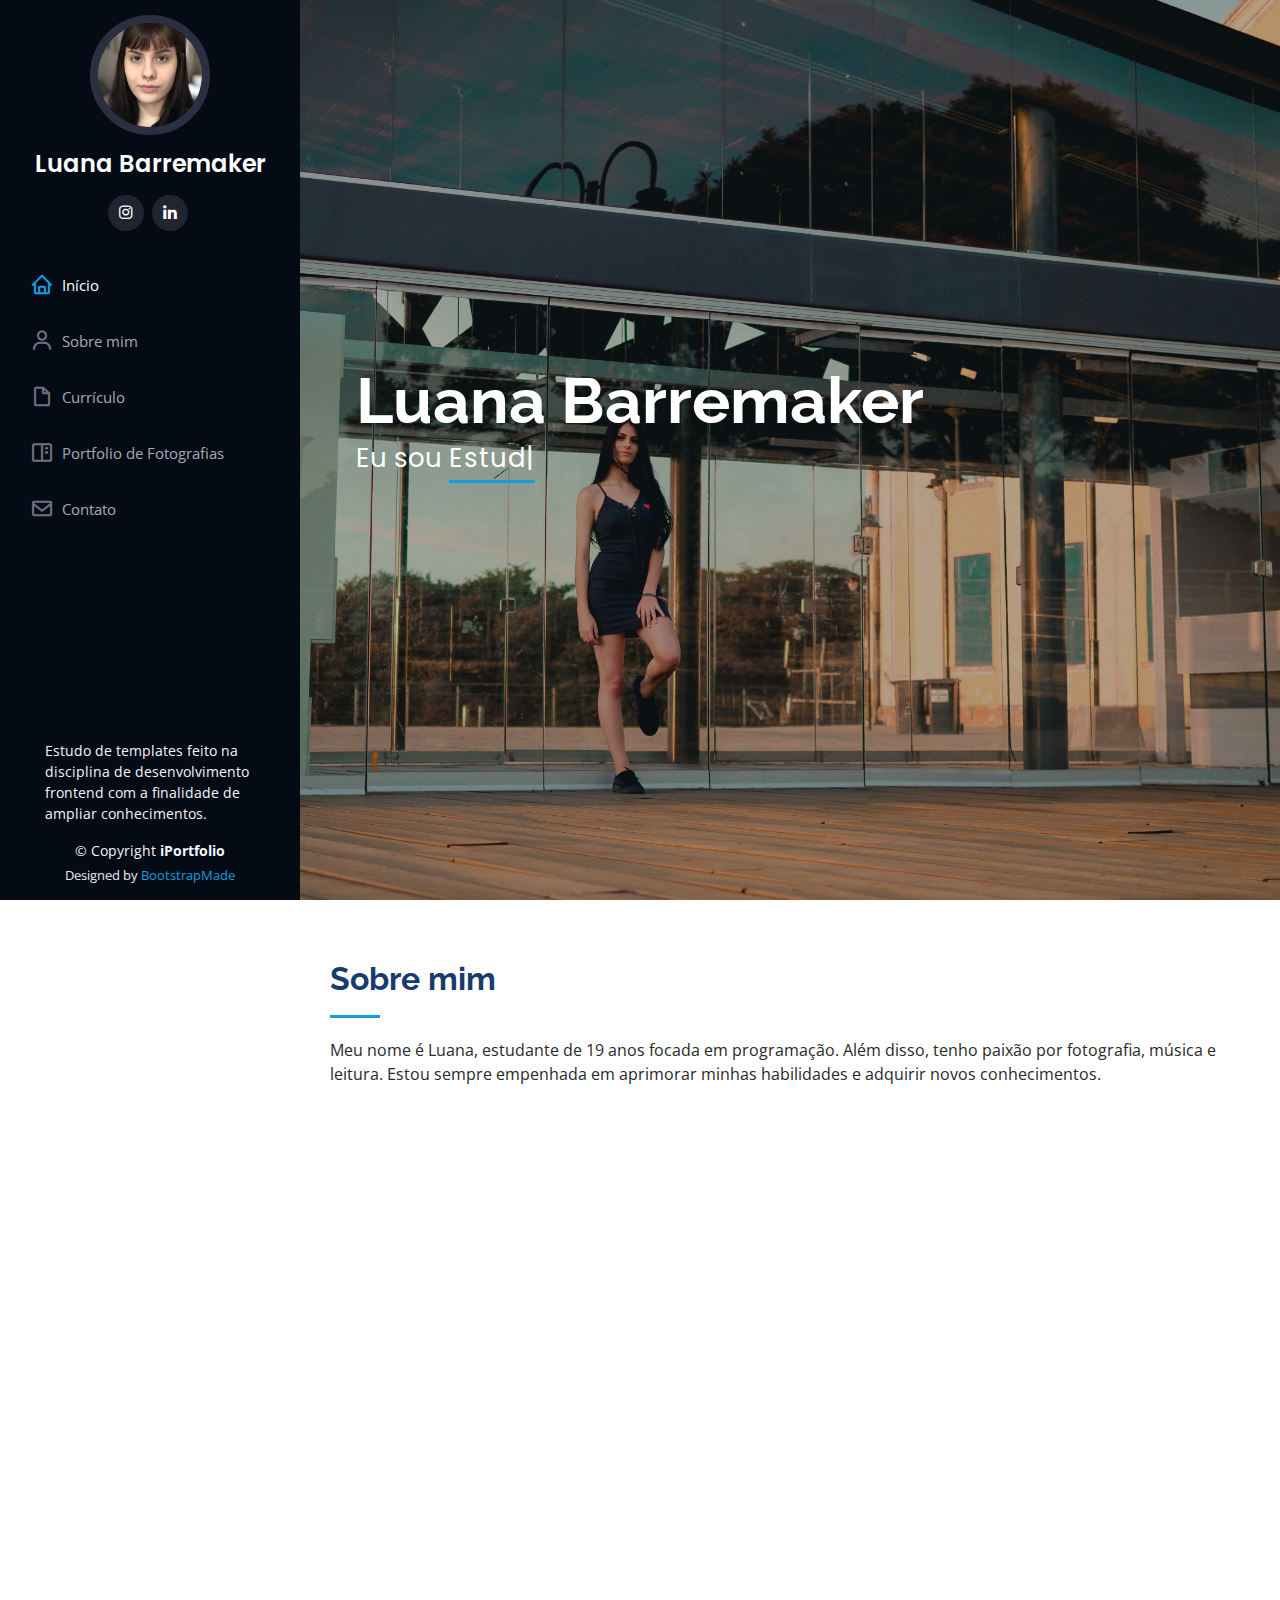
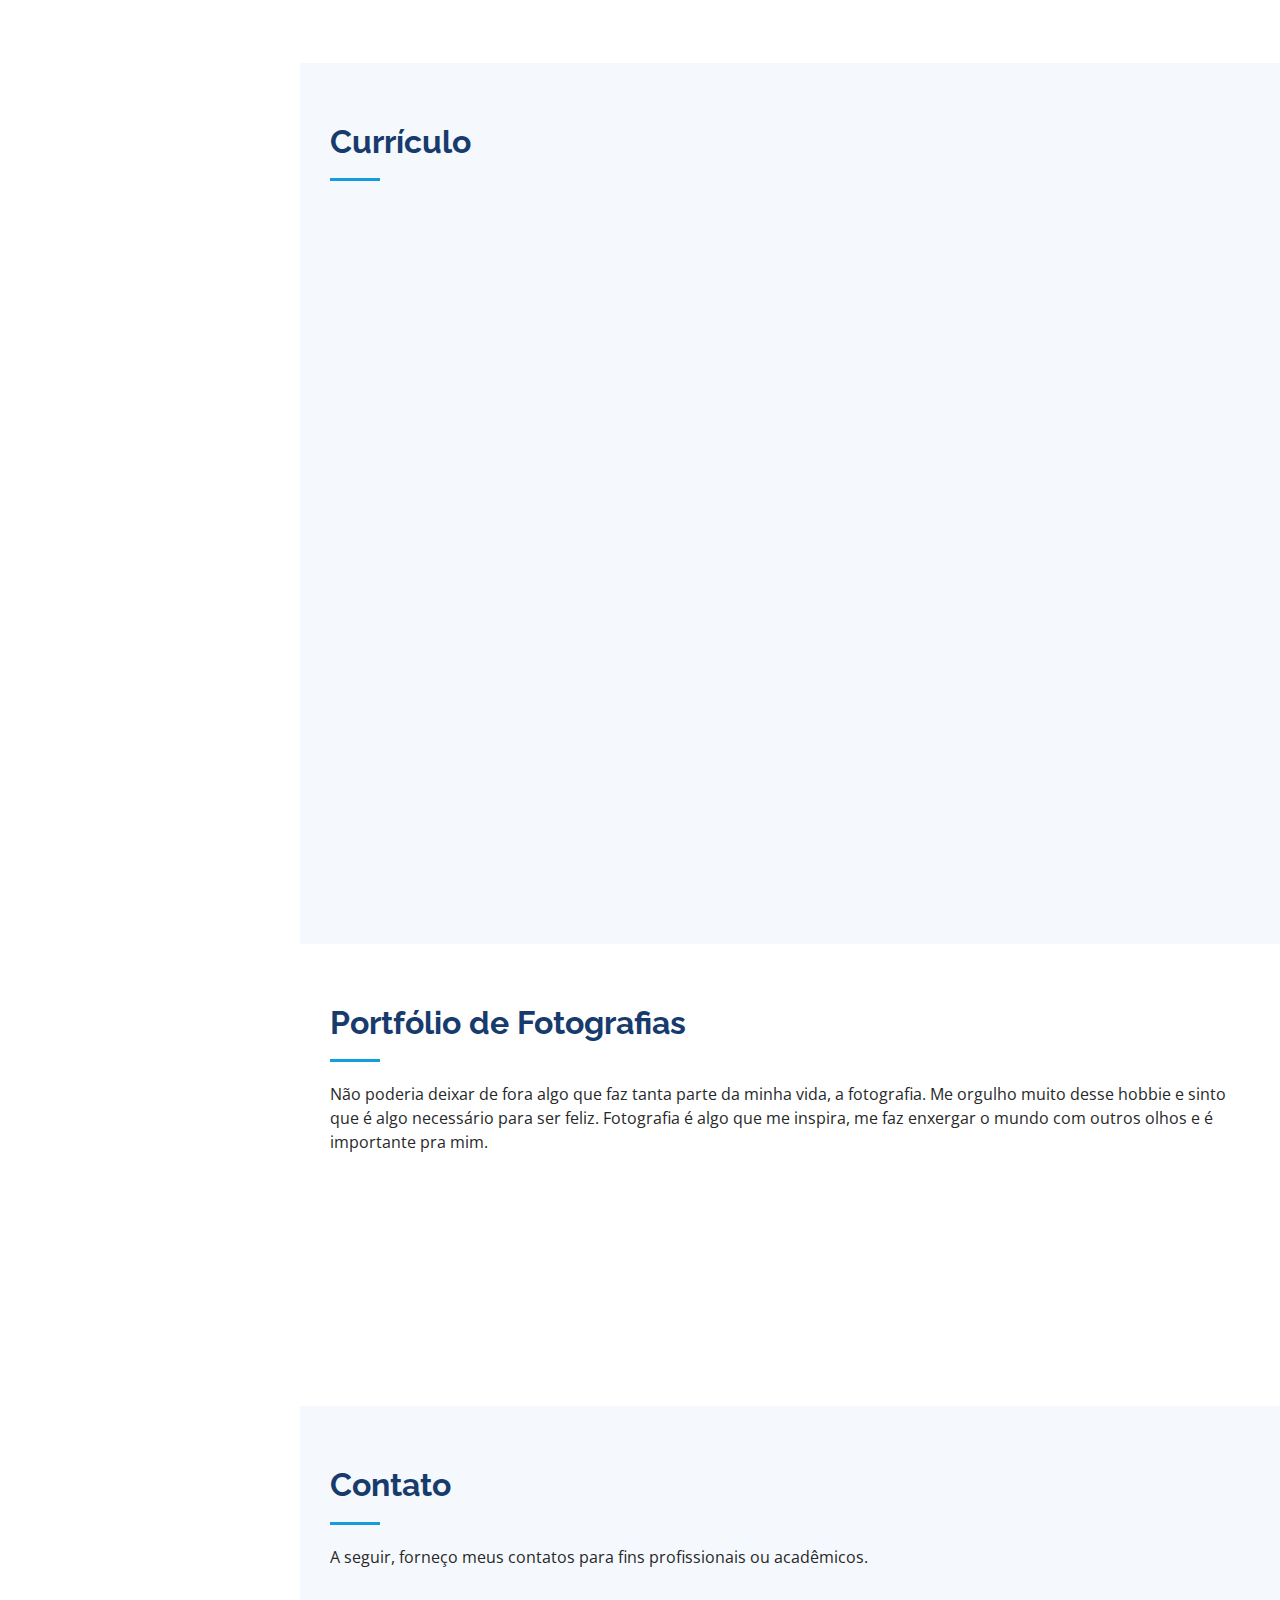
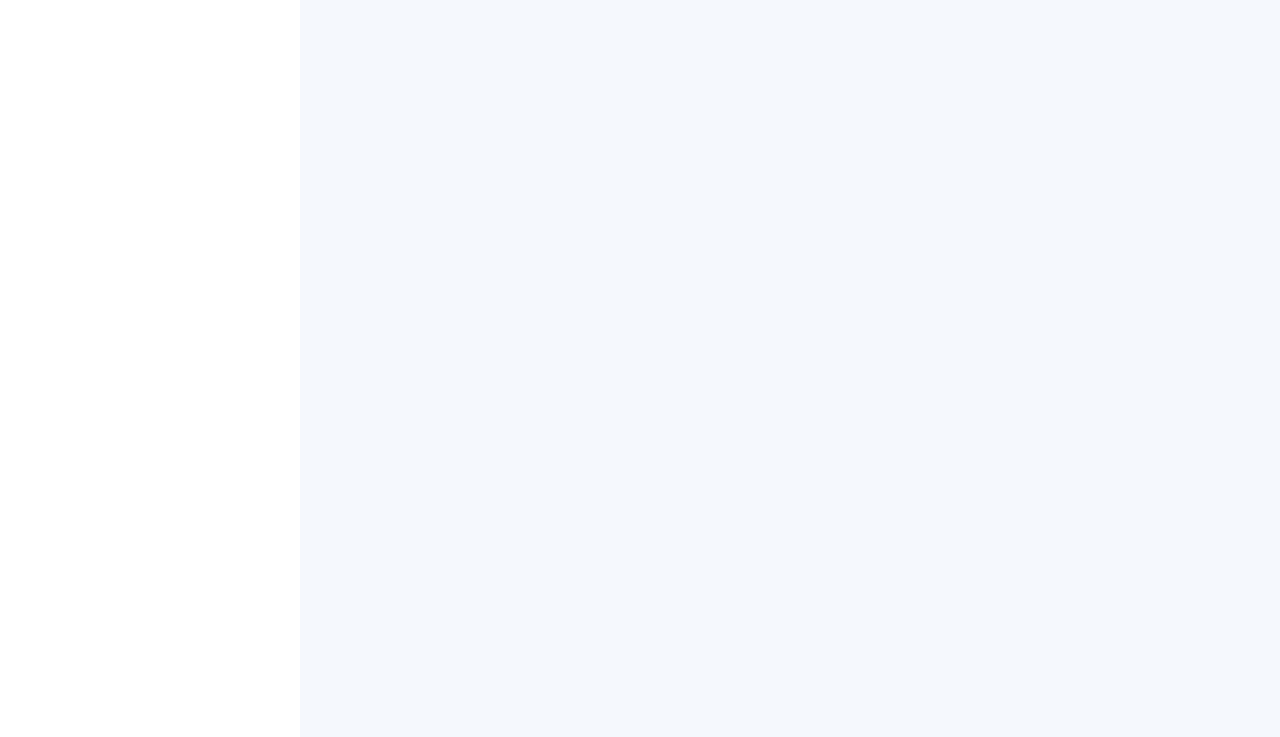
==== index.html @ 08abc58f "altercao pastas" ====
<!DOCTYPE html>
<html lang="pt-br">

<head>
  <meta charset="utf-8">
  <meta content="width=device-width, initial-scale=1.0" name="viewport">

  <title>Potifólio - Luana Barremaker</title>
  <meta content="" name="description">
  <meta content="" name="keywords">

  <!-- Favicons -->
  <link href="assets/img/favicon.png" rel="icon">
  <link href="assets/img/apple-touch-icon.png" rel="apple-touch-icon">

  <!-- Google Fonts -->
  <link href="https://fonts.googleapis.com/css?family=Open+Sans:300,300i,400,400i,600,600i,700,700i|Raleway:300,300i,400,400i,500,500i,600,600i,700,700i|Poppins:300,300i,400,400i,500,500i,600,600i,700,700i" rel="stylesheet">

  <!-- Vendor CSS Files -->
  <link href="assets/vendor/aos/aos.css" rel="stylesheet">
  <link href="assets/vendor/bootstrap/css/bootstrap.min.css" rel="stylesheet">
  <link href="assets/vendor/bootstrap-icons/bootstrap-icons.css" rel="stylesheet">
  <link href="assets/vendor/boxicons/css/boxicons.min.css" rel="stylesheet">
  <link href="assets/vendor/glightbox/css/glightbox.min.css" rel="stylesheet">
  <link href="assets/vendor/swiper/swiper-bundle.min.css" rel="stylesheet">

  <!-- Template Main CSS File -->
  <link href="assets/css/style.css" rel="stylesheet">

  <!-- =======================================================
  * Template Name: iPortfolio
  * Updated: Jan 29 2024 with Bootstrap v5.3.2
  * Template URL: https://bootstrapmade.com/iportfolio-bootstrap-portfolio-websites-template/
  * Author: BootstrapMade.com
  * License: https://bootstrapmade.com/license/
  ======================================================== -->
</head>

<body>

  <!-- ======= Mobile nav toggle button ======= -->
  <i class="bi bi-list mobile-nav-toggle d-xl-none"></i>

  <!-- ======= Header ======= -->
  <header id="header">
    <div class="d-flex flex-column">

      <div class="profile">
        <img src="assets/img/profile-img.jpg" alt="" class="img-fluid rounded-circle">
        <h1 class="text-light"><a href="index.html">Luana Barremaker</a></h1>
        <div class="social-links mt-3 text-center">
          <a href="https://www.instagram.com/llursch/" class="instagram" target="_blank"><i class="bx bxl-instagram"></i></a>
          <a href="https://www.linkedin.com/in/luana-barremaker-ruschel/" target="_blank" class="linkedin"><i class="bx bxl-linkedin"></i></a>
        </div>
      </div>

      <nav id="navbar" class="nav-menu navbar">
        <ul>
          <li><a href="#hero" class="nav-link scrollto active"><i class="bx bx-home"></i> <span>Início</span></a></li>
          <li><a href="#about" class="nav-link scrollto"><i class="bx bx-user"></i> <span>Sobre mim</span></a></li>
          <li><a href="#resume" class="nav-link scrollto"><i class="bx bx-file-blank"></i> <span>Currículo</span></a></li>
          <li><a href="#portfolio" class="nav-link scrollto"><i class="bx bx-book-content"></i> <span>Portfolio de Fotografias</span></a></li>
          <li><a href="#contact" class="nav-link scrollto"><i class="bx bx-envelope"></i> <span>Contato</span></a></li>
        </ul>
      </nav><!-- .nav-menu -->
    </div>
  </header><!-- End Header -->

  <!-- ======= Hero Section ======= -->
  <section id="hero" class="d-flex flex-column justify-content-center align-items-center">
    <div class="hero-container" data-aos="fade-in">
      <h1>Luana Barremaker</h1>
      <p>Eu sou <span class="typed" data-typed-items="Estudante de Engenharia de Software, Fotógrafa entusiasta, Jovem Aprendiz, Mãe de gatos"></span></p>
    </div>
  </section><!-- End Hero -->

  <main id="main">

    <!-- ======= About Section ======= -->
    <section id="about" class="about">
      <div class="container">

        <div class="section-title">
          <h2>Sobre mim</h2>
          <p>
            Meu nome é Luana, estudante de 19 anos focada em programação. Além disso, tenho paixão por fotografia, música e leitura. Estou sempre empenhada em aprimorar minhas habilidades e adquirir novos conhecimentos.
          </p>
        </div>

        <div class="row">
          <div class="col-lg-4" data-aos="fade-right">
            <img src="assets/img/profile-img.jpg" class="img-fluid" alt="">
          </div>
          <div class="col-lg-8 pt-4 pt-lg-0 content" data-aos="fade-left">
            <h3>Estudante de Engenharia de Software &amp; Fotógrafa Entusiasta</h3>
            <br><br>
            <div class="row">
              <div class="col-lg-6">
                <ul>
                  <li><i class="bi bi-chevron-right"></i> <strong>Aniversário:</strong> <span>10 Abril 2005</span></li>
                  <li><i class="bi bi-chevron-right"></i> <strong>Linkedin:</strong> <span> <a href="https://www.linkedin.com/in/luana-barremaker-ruschel/" target="_blank">clique aqui</a></span></li>
                  <li><i class="bi bi-chevron-right"></i> <strong>Telefone:</strong> <span>+55 (51) 99319-3996</span></li>
                  <li><i class="bi bi-chevron-right"></i> <strong>Cidade:</strong> <span>Alvorada, RS</span></li>
                </ul>
              </div>
              <div class="col-lg-6">
                <ul>
                  <li><i class="bi bi-chevron-right"></i> <strong>Idade:</strong> <span>19</span></li>
                  <li><i class="bi bi-chevron-right"></i> <strong>Semestre:</strong> <span>Primeiro</span></li>
                  <li><i class="bi bi-chevron-right"></i> <strong>E-mail:</strong> <span>luanabruschel@gmail.com</span></li>
                  </ul>
              </div>
            </div>
            <p>
              Realizei minha transição para TI à 7 meses e sinto que aprendi muito nesse tempo. Fiz um primeiro período na faculdade SENAI de tecnologia, onde aprendi o básico sobre Linux Ubuntu, Programação básica com C++ e Banco de Dados com MySQL. Agora, em engenharia de software na Descomplica, estou aprendendo bastante sobre JavaScript, HTML, CSS, o framework Bootstrap e UX voltado para gestão de projetos. Fico feliz em olhar para trás e ver meu progresso, também reconheço que ainda tenho muito a aprender, e estou ansiosa por isso.
            </p>
          </div>
        </div>

      </div>
    </section><!-- End About Section -->


    <!-- ======= Skills Section ======= 
    <section id="skills" class="skills section-bg">
      <div class="container">

        <div class="section-title">
          <h2>Skills</h2>
          <p>Magnam dolores commodi suscipit. Necessitatibus eius consequatur ex aliquid fuga eum quidem. Sit sint consectetur velit. Quisquam quos quisquam cupiditate. Et nemo qui impedit suscipit alias ea. Quia fugiat sit in iste officiis commodi quidem hic quas.</p>
        </div>

        <div class="row skills-content">

          <div class="col-lg-6" data-aos="fade-up">

            <div class="progress">
              <span class="skill">HTML <i class="val">100%</i></span>
              <div class="progress-bar-wrap">
                <div class="progress-bar" role="progressbar" aria-valuenow="100" aria-valuemin="0" aria-valuemax="100"></div>
              </div>
            </div>

            <div class="progress">
              <span class="skill">CSS <i class="val">90%</i></span>
              <div class="progress-bar-wrap">
                <div class="progress-bar" role="progressbar" aria-valuenow="90" aria-valuemin="0" aria-valuemax="100"></div>
              </div>
            </div>

            <div class="progress">
              <span class="skill">JavaScript <i class="val">75%</i></span>
              <div class="progress-bar-wrap">
                <div class="progress-bar" role="progressbar" aria-valuenow="75" aria-valuemin="0" aria-valuemax="100"></div>
              </div>
            </div>

          </div>

          <div class="col-lg-6" data-aos="fade-up" data-aos-delay="100">

            <div class="progress">
              <span class="skill">PHP <i class="val">80%</i></span>
              <div class="progress-bar-wrap">
                <div class="progress-bar" role="progressbar" aria-valuenow="80" aria-valuemin="0" aria-valuemax="100"></div>
              </div>
            </div>

            <div class="progress">
              <span class="skill">WordPress/CMS <i class="val">90%</i></span>
              <div class="progress-bar-wrap">
                <div class="progress-bar" role="progressbar" aria-valuenow="90" aria-valuemin="0" aria-valuemax="100"></div>
              </div>
            </div>

            <div class="progress">
              <span class="skill">Photoshop <i class="val">55%</i></span>
              <div class="progress-bar-wrap">
                <div class="progress-bar" role="progressbar" aria-valuenow="55" aria-valuemin="0" aria-valuemax="100"></div>
              </div>
            </div>

          </div>

        </div>

      </div>
    </section> End Skills Section -->

    <!-- ======= Resume Section ======= -->
    <section id="resume" class="resume section-bg">
      <div class="container">

        <div class="section-title">
          <h2>Currículo</h2>
        </div>

        <div class="row">
          <div class="col-lg-6" data-aos="fade-up">
            <h3 class="resume-title">Sumário</h3>
            <div class="resume-item pb-0">
              <h4>Luana Barremaker</h4>
              <p><em>Engenheira de Software em formação, atualmente no primeiro semestre.</em></p>
              <ul>
                <li>Alvorada, RS</li>
                <li>(51) 99319-3996</li>
                <li>luanabruschel@gmail.com</li>
              </ul>
            </div>

            <h3 class="resume-title">Formação Acadêmica</h3>
            <div class="resume-item">
              <h4>Técnico em Administração</h4>
              <h5>2021 - 2022</h5>
              <p><em>QI Faculdade e Escola Técnica</em></p>
            </div>
            <div class="resume-item">
              <h4>Ensino Médio</h4>
              <h5>2020 - 2023</h5>
              <p><em>EEEM Professor Júlio Grau</em></p>
              <p>Fiz parte da comissão de formatura no último ano, o que me exigiu muita organização, coordenação e responsabilidade.</p>
            </div>
          </div>
          <div class="col-lg-6" data-aos="fade-up" data-aos-delay="100">
            <h3 class="resume-title">Experiência Profissional</h3>
            <div class="resume-item">
              <h4>Estagiária Administrativa</h4>
              <h5>2022 - 2022</h5>
              <p><em>SES - Hospital Psiquiátrico São Pedro, Porto Alegre RS</em></p>
              <ul>
                <li>Principais atividades: Controle de planilhas de funcionários, realização de demandas
                  trabalhistas (reunindo documentação, formulários, etc), organização da documentação dos
                  terceirizados, envio de emails às empresas, digitalização de documentos, entre outras
                  atividades.</li>
            
              </ul>
            </div>
            <div class="resume-item">
              <h4>Jovem Aprendiz</h4>
              <h5>2023 - atual momento</h5>
              <p><em>Contato Seguro, Porto Alegre RS</em></p>
              <ul>
                <li>Auxílio na revisão de planilhas e parametrização de clientes no sistema da empresa, além de projetos internos incluindo manuais de processo e apoio com formulários SalesForce.</li>
                
              </ul>
            </div>
          </div>
        </div>

      </div>
    </section><!-- End Resume Section -->

    <!-- ======= Portfolio Section ======= -->
    <section id="portfolio" class="portfolio">
      <div class="container">

        <div class="section-title">
          <h2>Portfólio de Fotografias</h2>
          <p>Não poderia deixar de fora algo que faz tanta parte da minha vida, a fotografia. Me orgulho muito desse hobbie e sinto que é algo necessário para 
            ser feliz. Fotografia é algo que me inspira, me faz enxergar o mundo com outros olhos e é importante pra mim.
          </p>
        </div>

        <div class="row portfolio-container" data-aos="fade-up" data-aos-delay="100">

          <div class="col-lg-4 col-md-6 portfolio-item filter-app">
            <div class="portfolio-wrap">
              <img src="assets/img/portfolio/portfolio-1.jpg" class="img-fluid" alt="">
              <div class="portfolio-links">
                <a href="assets/img/portfolio/portfolio-1.jpg" data-gallery="portfolioGallery" class="portfolio-lightbox" ><i class="bx bx-plus"></i></a>
                <a href="https://www.instagram.com/luaclics/?next=%2F" target="_blank" title="Instagram"><i class="bx bx-link"></i></a>
              </div>
            </div>
          </div>

          <div class="col-lg-4 col-md-6 portfolio-item filter-web">
            <div class="portfolio-wrap">
              <img src="assets/img/portfolio/portfolio-2.jpg" class="img-fluid" alt="">
              <div class="portfolio-links">
                <a href="assets/img/portfolio/portfolio-2.jpg" data-gallery="portfolioGallery" class="portfolio-lightbox"><i class="bx bx-plus"></i></a>
                <a href="https://www.instagram.com/luaclics/?next=%2F" target="_blank" title="Instagram"><i class="bx bx-link"></i></a>
              </div>
            </div>
          </div>

          <div class="col-lg-4 col-md-6 portfolio-item filter-app">
            <div class="portfolio-wrap">
              <img src="assets/img/portfolio/portfolio-3.jpg" class="img-fluid" alt="">
              <div class="portfolio-links">
                <a href="assets/img/portfolio/portfolio-3.jpg" data-gallery="portfolioGallery" class="portfolio-lightbox"><i class="bx bx-plus"></i></a>
                <a href="https://www.instagram.com/luaclics/?next=%2F" target="_blank" title="Instagram"><i class="bx bx-link"></i></a>
              </div>
            </div>
          </div>

          <div class="col-lg-4 col-md-6 portfolio-item filter-card">
            <div class="portfolio-wrap">
              <img src="assets/img/portfolio/portfolio-4.jpg" class="img-fluid" alt="">
              <div class="portfolio-links">
                <a href="assets/img/portfolio/portfolio-4.jpg" data-gallery="portfolioGallery" class="portfolio-lightbox"><i class="bx bx-plus"></i></a>
                <a href="https://www.instagram.com/luaclics/?next=%2F" target="_blank" title="Instagram"><i class="bx bx-link"></i></a>
              </div>
            </div>
          </div>

          <div class="col-lg-4 col-md-6 portfolio-item filter-web">
            <div class="portfolio-wrap">
              <img src="assets/img/portfolio/portfolio-5.jpg" class="img-fluid" alt="">
              <div class="portfolio-links">
                <a href="assets/img/portfolio/portfolio-5.jpg" data-gallery="portfolioGallery" class="portfolio-lightbox"><i class="bx bx-plus"></i></a>
                <a href="https://www.instagram.com/luaclics/?next=%2F" title="Instagram"><i class="bx bx-link"></i></a>
              </div>
            </div>
          </div>

          <div class="col-lg-4 col-md-6 portfolio-item filter-app">
            <div class="portfolio-wrap">
              <img src="assets/img/portfolio/portfolio-6.jpg" class="img-fluid" alt="">
              <div class="portfolio-links">
                <a href="assets/img/portfolio/portfolio-6.jpg" data-gallery="portfolioGallery" class="portfolio-lightbox"><i class="bx bx-plus"></i></a>
                <a href="https://www.instagram.com/luaclics/?next=%2F" target="_blank" title="Instagram"><i class="bx bx-link"></i></a>
              </div>
            </div>
          </div>

          <div class="col-lg-4 col-md-6 portfolio-item filter-card">
            <div class="portfolio-wrap">
              <img src="assets/img/portfolio/portfolio-7.jpg" class="img-fluid" alt="">
              <div class="portfolio-links">
                <a href="assets/img/portfolio/portfolio-7.jpg" data-gallery="portfolioGallery" class="portfolio-lightbox"><i class="bx bx-plus"></i></a>
                <a href="https://www.instagram.com/luaclics/?next=%2F" target="_blank" title="Instagram"><i class="bx bx-link"></i></a>
              </div>
            </div>
          </div>

          <div class="col-lg-4 col-md-6 portfolio-item filter-card">
            <div class="portfolio-wrap">
              <img src="assets/img/portfolio/portfolio-8.jpg" class="img-fluid" alt="">
              <div class="portfolio-links">
                <a href="assets/img/portfolio/portfolio-8.jpg" data-gallery="portfolioGallery" class="portfolio-lightbox"><i class="bx bx-plus"></i></a>
                <a href="https://www.instagram.com/luaclics/?next=%2F"target="_blank"  title="Instagram"><i class="bx bx-link"></i></a>
              </div>
            </div>
          </div>

          <div class="col-lg-4 col-md-6 portfolio-item filter-web">
            <div class="portfolio-wrap">
              <img src="assets/img/portfolio/portfolio-9.jpg" class="img-fluid" alt="">
              <div class="portfolio-links">
                <a href="assets/img/portfolio/portfolio-9.jpg" data-gallery="portfolioGallery" class="portfolio-lightbox" ><i class="bx bx-plus"></i></a>
                <a href="https://www.instagram.com/luaclics/?next=%2F" target="_blank" title="Instagram"><i class="bx bx-link"></i></a>
              </div>
            </div>
          </div>

        </div>

      </div>
    </section><!-- End Portfolio Section -->

    <!-- ======= Contact Section ======= -->
    <section id="contact" class="contact section-bg">
      <div class="container">

        <div class="section-title">
          <h2>Contato</h2>
          <p>A seguir, forneço meus contatos para fins profissionais ou acadêmicos.</p>
        </div>

        <div class="row" data-aos="fade-in">

          <div class="col-lg-12 d-flex align-items-stretch">
            <div class="info">
              <div class="address">
                <i class="bi bi-geo-alt"></i>
                <h4>Localização:</h4>
                <p>Alvorada, RS</p>
              </div>

              <div class="email">
                <i class="bi bi-envelope"></i>
                <h4>Email:</h4>
                <p>luanabruschel@gmail.com</p>
              </div>

              <div class="phone">
                <i class="bi bi-phone"></i>
                <h4>Telefone:</h4>
                <p>(51) 99319-3996</p>
              </div>

              <iframe src="https://www.google.com/maps/embed?pb=!1m18!1m12!1m3!1d110564.64396317581!2d-51.021349600000036!3d-30.003989049999998!2m3!1f0!2f0!3f0!3m2!1i1024!2i768!4f13.1!3m3!1m2!1s0x951975573f9a6fb7%3A0x6bb6803ccbc50629!2sAlvorada%20-%20RS!5e0!3m2!1spt-PT!2sbr!4v1710022626380!5m2!1spt-PT!2sbr" frameborder="0" style="border:0; width: 100%; height: 290px;" allowfullscreen></iframe>
            </div>

          </div>

        </div>

      </div>
    </section><!-- End Contact Section -->

  </main><!-- End #main -->

  <!-- ======= Footer ======= -->
  <footer id="footer">
    <div class="container">
      <p>
        Estudo de templates feito na disciplina de desenvolvimento frontend com a finalidade de ampliar conhecimentos.
      </p>
      <div class="copyright">
        &copy; Copyright <strong><span>iPortfolio</span></strong>
      </div>
      <div class="credits">
        <!-- All the links in the footer should remain intact. -->
        <!-- You can delete the links only if you purchased the pro version. -->
        <!-- Licensing information: https://bootstrapmade.com/license/ -->
        <!-- Purchase the pro version with working PHP/AJAX contact form: https://bootstrapmade.com/iportfolio-bootstrap-portfolio-websites-template/ -->
        Designed by <a href="https://bootstrapmade.com/">BootstrapMade</a>
      </div>
    </div>
  </footer><!-- End  Footer -->

  <a href="#" class="back-to-top d-flex align-items-center justify-content-center"><i class="bi bi-arrow-up-short"></i></a>

  <!-- Vendor JS Files -->
  <script src="assets/vendor/purecounter/purecounter_vanilla.js"></script>
  <script src="assets/vendor/aos/aos.js"></script>
  <script src="assets/vendor/bootstrap/js/bootstrap.bundle.min.js"></script>
  <script src="assets/vendor/glightbox/js/glightbox.min.js"></script>
  <script src="assets/vendor/isotope-layout/isotope.pkgd.min.js"></script>
  <script src="assets/vendor/swiper/swiper-bundle.min.js"></script>
  <script src="assets/vendor/typed.js/typed.umd.js"></script>
  <script src="assets/vendor/waypoints/noframework.waypoints.js"></script>
  <script src="assets/vendor/php-email-form/validate.js"></script>

  <!-- Template Main JS File -->
  <script src="assets/js/main.js"></script>

</body>

</html>
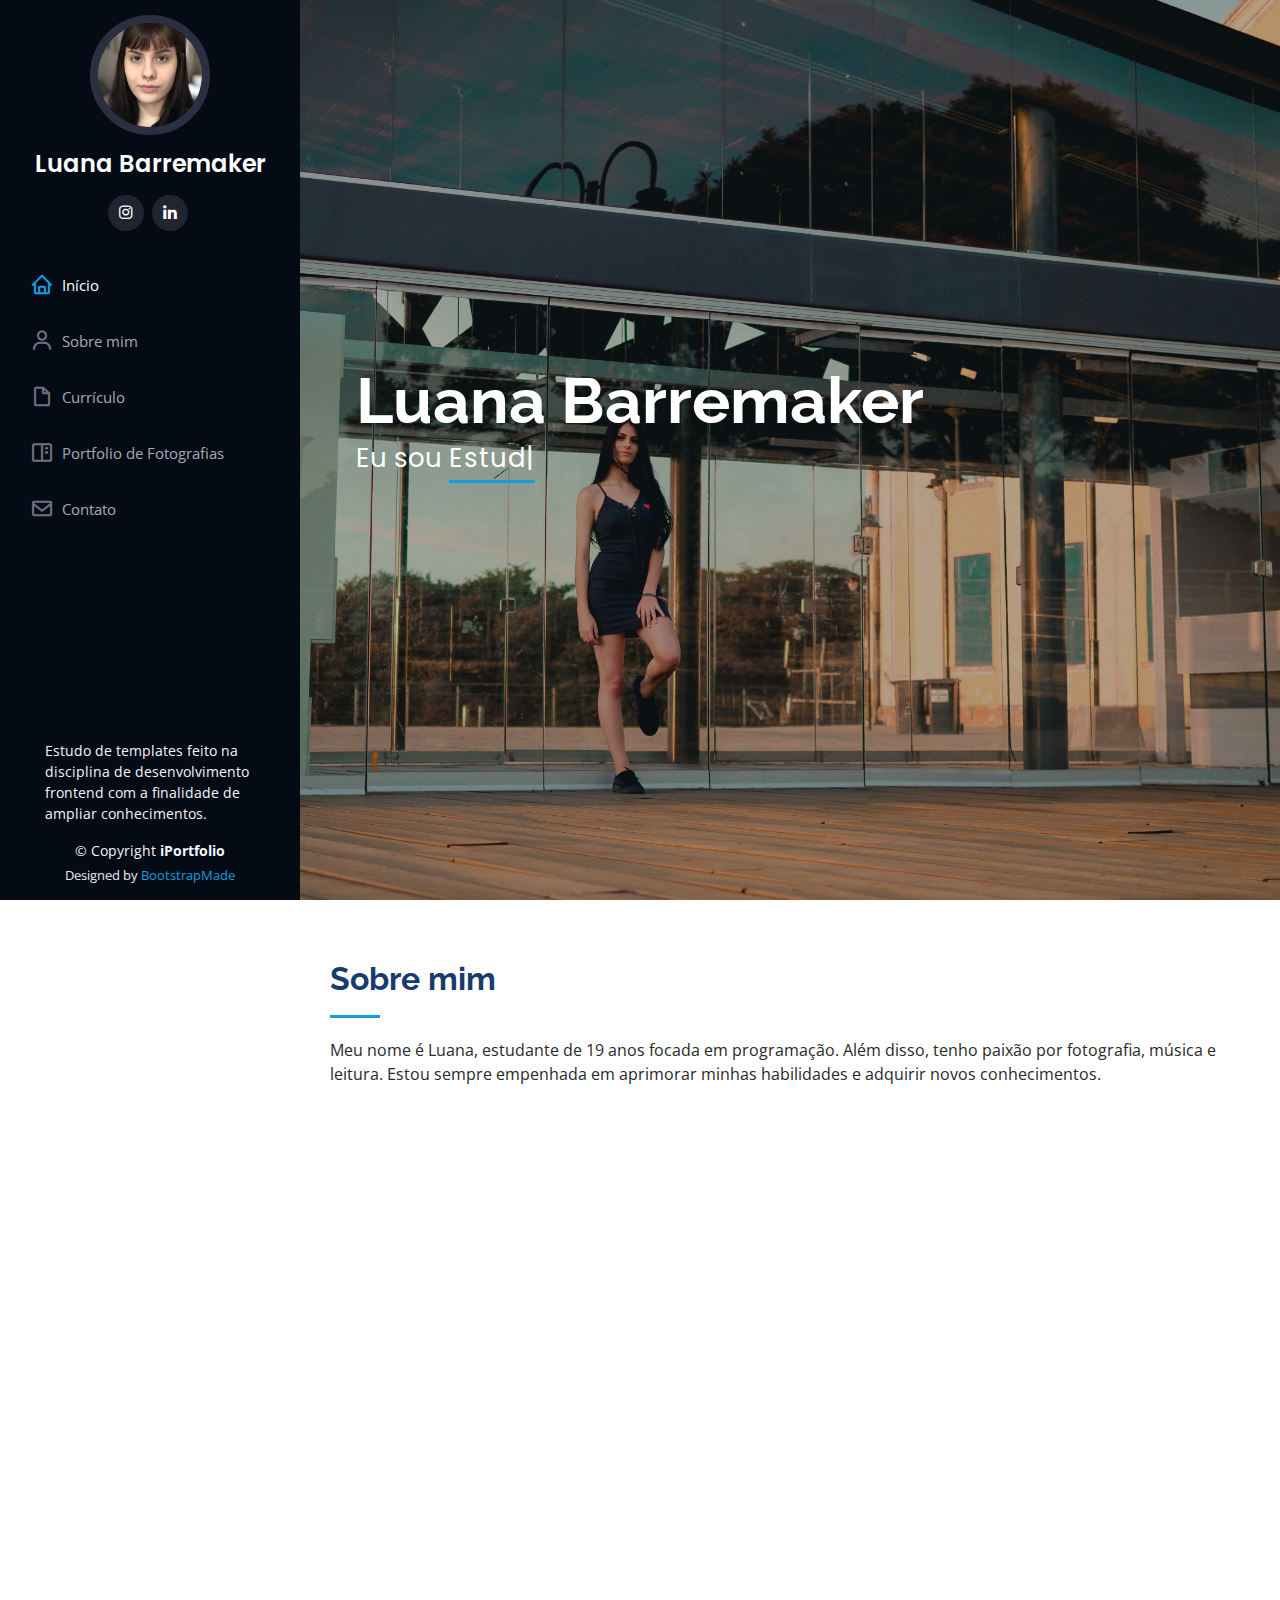
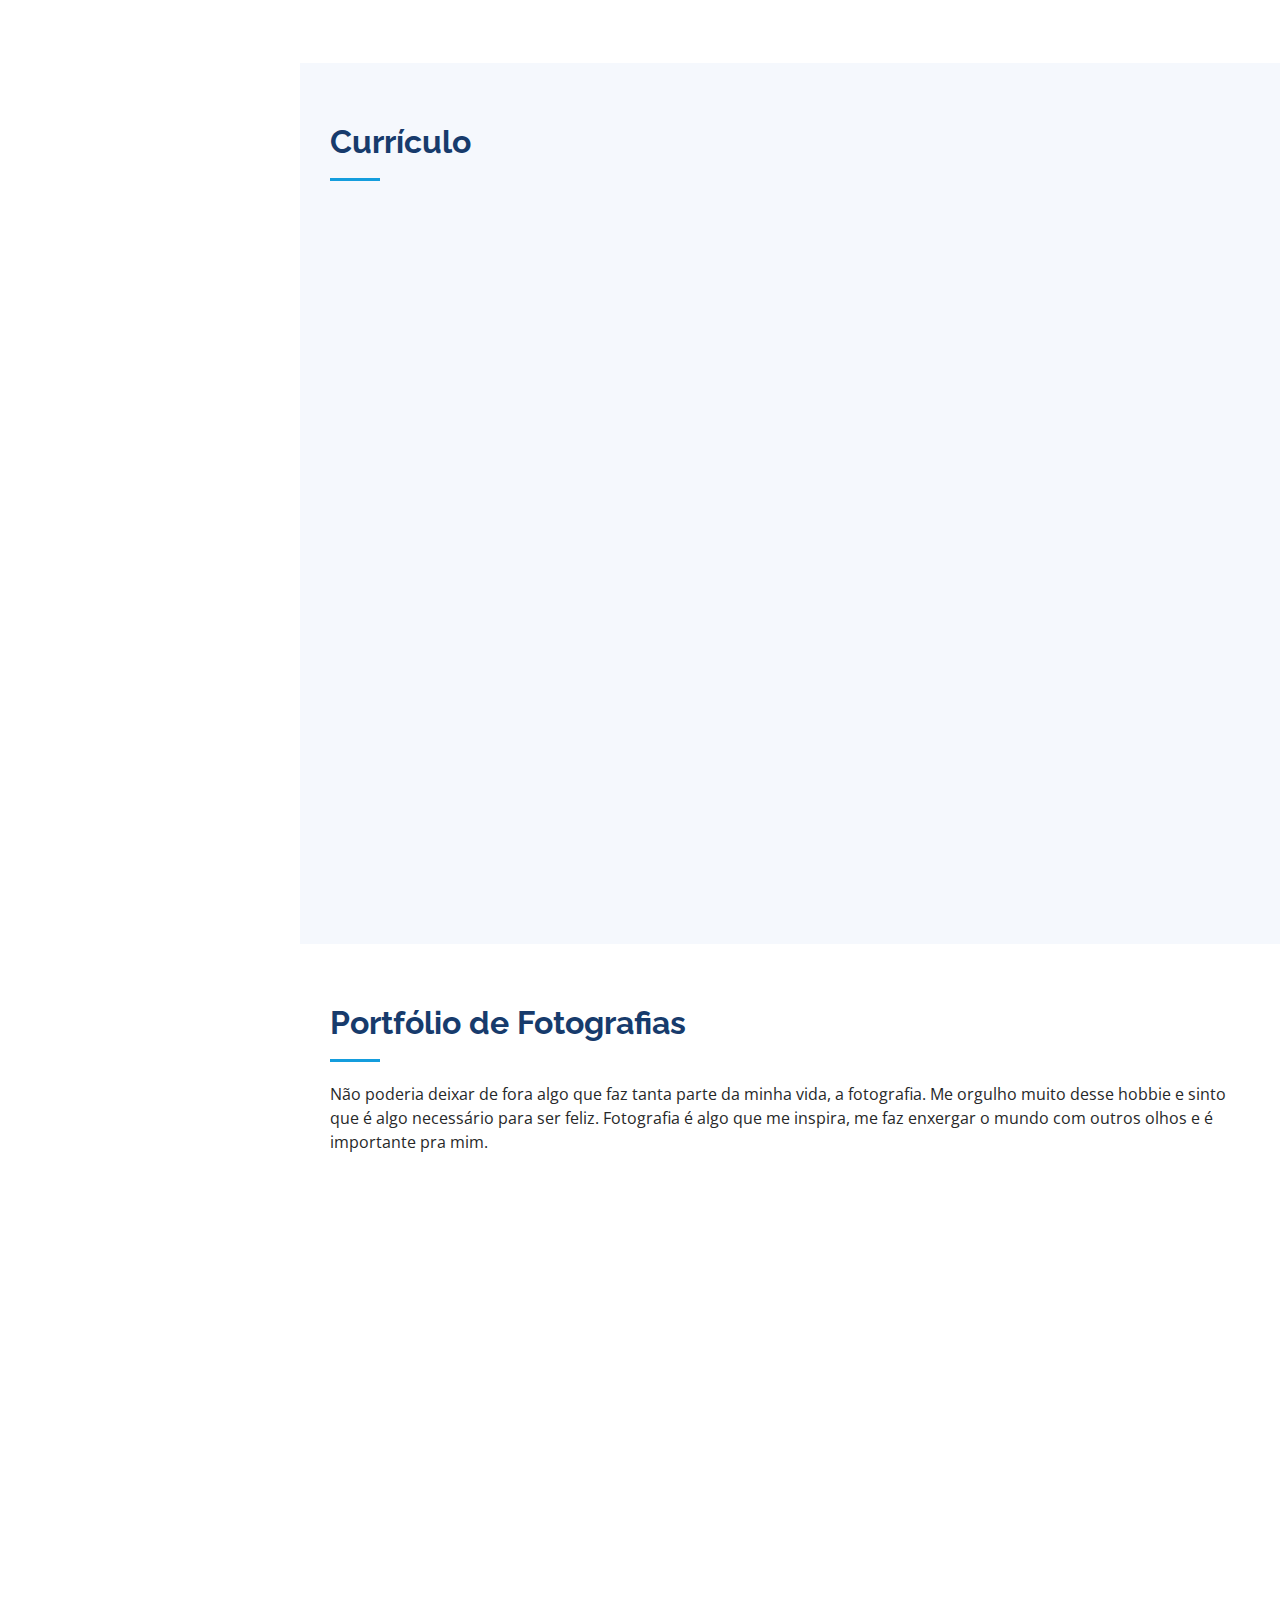
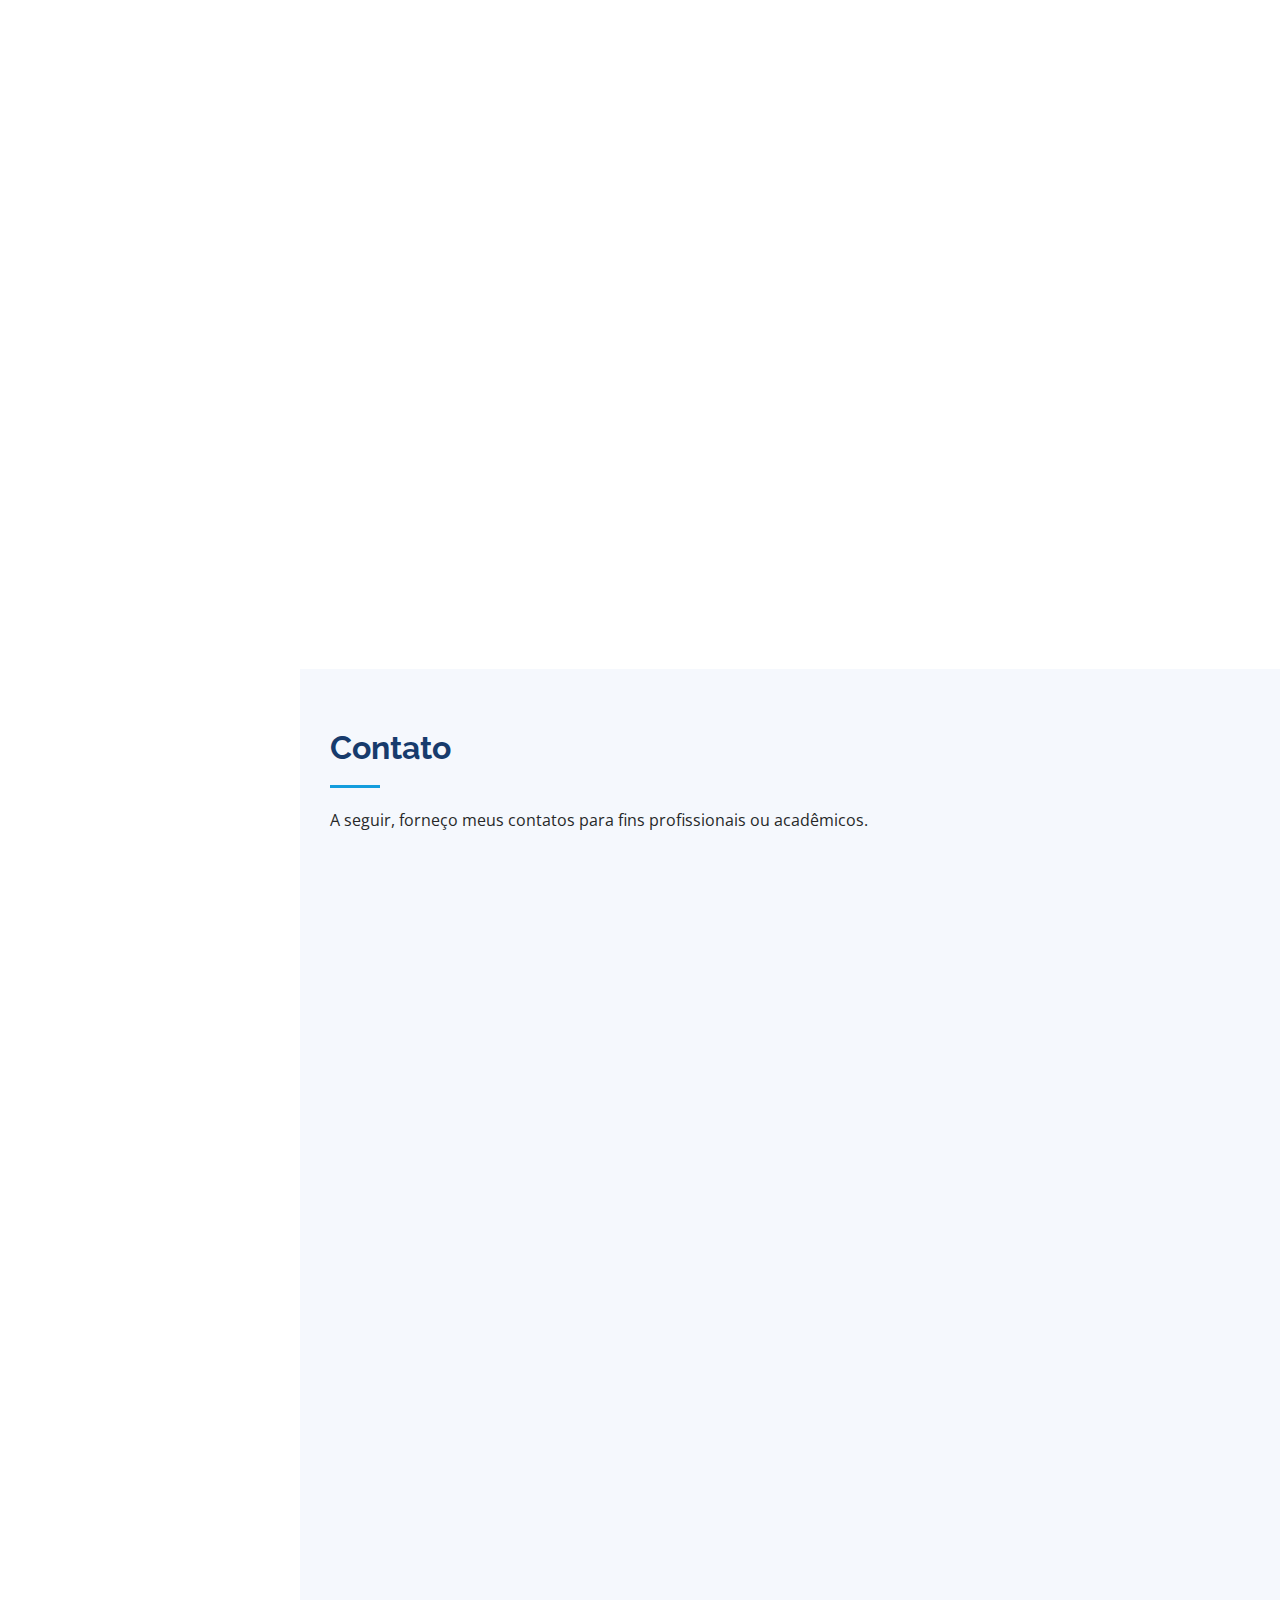
==== commit 0b4dce03: "atualizacao de imagens" ====
--- a/index.html
+++ b/index.html
@@ -265,9 +265,9 @@
 
           <div class="col-lg-4 col-md-6 portfolio-item filter-app">
             <div class="portfolio-wrap">
-              <img src="assets/img/portfolio/portfolio-1.jpg" class="img-fluid" alt="">
-              <div class="portfolio-links">
-                <a href="assets/img/portfolio/portfolio-1.jpg" data-gallery="portfolioGallery" class="portfolio-lightbox" ><i class="bx bx-plus"></i></a>
+              <img src="./assets/img/portfolio/portfolio-1.JPG" class="img-fluid" alt="">
+              <div class="portfolio-links">
+                <a href="./assets/img/portfolio/portfolio-1.JPG" data-gallery="portfolioGallery" class="portfolio-lightbox" ><i class="bx bx-plus"></i></a>
                 <a href="https://www.instagram.com/luaclics/?next=%2F" target="_blank" title="Instagram"><i class="bx bx-link"></i></a>
               </div>
             </div>
@@ -275,9 +275,9 @@
 
           <div class="col-lg-4 col-md-6 portfolio-item filter-web">
             <div class="portfolio-wrap">
-              <img src="assets/img/portfolio/portfolio-2.jpg" class="img-fluid" alt="">
-              <div class="portfolio-links">
-                <a href="assets/img/portfolio/portfolio-2.jpg" data-gallery="portfolioGallery" class="portfolio-lightbox"><i class="bx bx-plus"></i></a>
+              <img src="./assets/img/portfolio/portfolio-2.JPG" class="img-fluid" alt="">
+              <div class="portfolio-links">
+                <a href="./assets/img/portfolio/portfolio-2.JPG" data-gallery="portfolioGallery" class="portfolio-lightbox"><i class="bx bx-plus"></i></a>
                 <a href="https://www.instagram.com/luaclics/?next=%2F" target="_blank" title="Instagram"><i class="bx bx-link"></i></a>
               </div>
             </div>
@@ -285,9 +285,9 @@
 
           <div class="col-lg-4 col-md-6 portfolio-item filter-app">
             <div class="portfolio-wrap">
-              <img src="assets/img/portfolio/portfolio-3.jpg" class="img-fluid" alt="">
-              <div class="portfolio-links">
-                <a href="assets/img/portfolio/portfolio-3.jpg" data-gallery="portfolioGallery" class="portfolio-lightbox"><i class="bx bx-plus"></i></a>
+              <img src="./assets/img/portfolio/portfolio-3.JPG" class="img-fluid" alt="">
+              <div class="portfolio-links">
+                <a href="./assets/img/portfolio/portfolio-3.JPG" data-gallery="portfolioGallery" class="portfolio-lightbox"><i class="bx bx-plus"></i></a>
                 <a href="https://www.instagram.com/luaclics/?next=%2F" target="_blank" title="Instagram"><i class="bx bx-link"></i></a>
               </div>
             </div>
@@ -295,9 +295,9 @@
 
           <div class="col-lg-4 col-md-6 portfolio-item filter-card">
             <div class="portfolio-wrap">
-              <img src="assets/img/portfolio/portfolio-4.jpg" class="img-fluid" alt="">
-              <div class="portfolio-links">
-                <a href="assets/img/portfolio/portfolio-4.jpg" data-gallery="portfolioGallery" class="portfolio-lightbox"><i class="bx bx-plus"></i></a>
+              <img src="./assets/img/portfolio/portfolio-4.JPG" class="img-fluid" alt="">
+              <div class="portfolio-links">
+                <a href="assets/img/portfolio/portfolio-4.JPG" data-gallery="portfolioGallery" class="portfolio-lightbox"><i class="bx bx-plus"></i></a>
                 <a href="https://www.instagram.com/luaclics/?next=%2F" target="_blank" title="Instagram"><i class="bx bx-link"></i></a>
               </div>
             </div>
@@ -305,9 +305,9 @@
 
           <div class="col-lg-4 col-md-6 portfolio-item filter-web">
             <div class="portfolio-wrap">
-              <img src="assets/img/portfolio/portfolio-5.jpg" class="img-fluid" alt="">
-              <div class="portfolio-links">
-                <a href="assets/img/portfolio/portfolio-5.jpg" data-gallery="portfolioGallery" class="portfolio-lightbox"><i class="bx bx-plus"></i></a>
+              <img src="assets/img/portfolio/portfolio-5.JPG" class="img-fluid" alt="">
+              <div class="portfolio-links">
+                <a href="assets/img/portfolio/portfolio-5.JPG" data-gallery="portfolioGallery" class="portfolio-lightbox"><i class="bx bx-plus"></i></a>
                 <a href="https://www.instagram.com/luaclics/?next=%2F" title="Instagram"><i class="bx bx-link"></i></a>
               </div>
             </div>
@@ -315,9 +315,9 @@
 
           <div class="col-lg-4 col-md-6 portfolio-item filter-app">
             <div class="portfolio-wrap">
-              <img src="assets/img/portfolio/portfolio-6.jpg" class="img-fluid" alt="">
-              <div class="portfolio-links">
-                <a href="assets/img/portfolio/portfolio-6.jpg" data-gallery="portfolioGallery" class="portfolio-lightbox"><i class="bx bx-plus"></i></a>
+              <img src="assets/img/portfolio/portfolio-6.JPG" class="img-fluid" alt="">
+              <div class="portfolio-links">
+                <a href="assets/img/portfolio/portfolio-6.JPG" data-gallery="portfolioGallery" class="portfolio-lightbox"><i class="bx bx-plus"></i></a>
                 <a href="https://www.instagram.com/luaclics/?next=%2F" target="_blank" title="Instagram"><i class="bx bx-link"></i></a>
               </div>
             </div>
@@ -325,9 +325,9 @@
 
           <div class="col-lg-4 col-md-6 portfolio-item filter-card">
             <div class="portfolio-wrap">
-              <img src="assets/img/portfolio/portfolio-7.jpg" class="img-fluid" alt="">
-              <div class="portfolio-links">
-                <a href="assets/img/portfolio/portfolio-7.jpg" data-gallery="portfolioGallery" class="portfolio-lightbox"><i class="bx bx-plus"></i></a>
+              <img src="assets/img/portfolio/portfolio-7.JPG" class="img-fluid" alt="">
+              <div class="portfolio-links">
+                <a href="assets/img/portfolio/portfolio-7.JPG" data-gallery="portfolioGallery" class="portfolio-lightbox"><i class="bx bx-plus"></i></a>
                 <a href="https://www.instagram.com/luaclics/?next=%2F" target="_blank" title="Instagram"><i class="bx bx-link"></i></a>
               </div>
             </div>
@@ -335,9 +335,9 @@
 
           <div class="col-lg-4 col-md-6 portfolio-item filter-card">
             <div class="portfolio-wrap">
-              <img src="assets/img/portfolio/portfolio-8.jpg" class="img-fluid" alt="">
-              <div class="portfolio-links">
-                <a href="assets/img/portfolio/portfolio-8.jpg" data-gallery="portfolioGallery" class="portfolio-lightbox"><i class="bx bx-plus"></i></a>
+              <img src="assets/img/portfolio/portfolio-8.JPG" class="img-fluid" alt="">
+              <div class="portfolio-links">
+                <a href="assets/img/portfolio/portfolio-8.JPG" data-gallery="portfolioGallery" class="portfolio-lightbox"><i class="bx bx-plus"></i></a>
                 <a href="https://www.instagram.com/luaclics/?next=%2F"target="_blank"  title="Instagram"><i class="bx bx-link"></i></a>
               </div>
             </div>
@@ -345,9 +345,9 @@
 
           <div class="col-lg-4 col-md-6 portfolio-item filter-web">
             <div class="portfolio-wrap">
-              <img src="assets/img/portfolio/portfolio-9.jpg" class="img-fluid" alt="">
-              <div class="portfolio-links">
-                <a href="assets/img/portfolio/portfolio-9.jpg" data-gallery="portfolioGallery" class="portfolio-lightbox" ><i class="bx bx-plus"></i></a>
+              <img src="assets/img/portfolio/portfolio-9.JPG" class="img-fluid" alt="">
+              <div class="portfolio-links">
+                <a href="assets/img/portfolio/portfolio-9.JPG" data-gallery="portfolioGallery" class="portfolio-lightbox" ><i class="bx bx-plus"></i></a>
                 <a href="https://www.instagram.com/luaclics/?next=%2F" target="_blank" title="Instagram"><i class="bx bx-link"></i></a>
               </div>
             </div>
